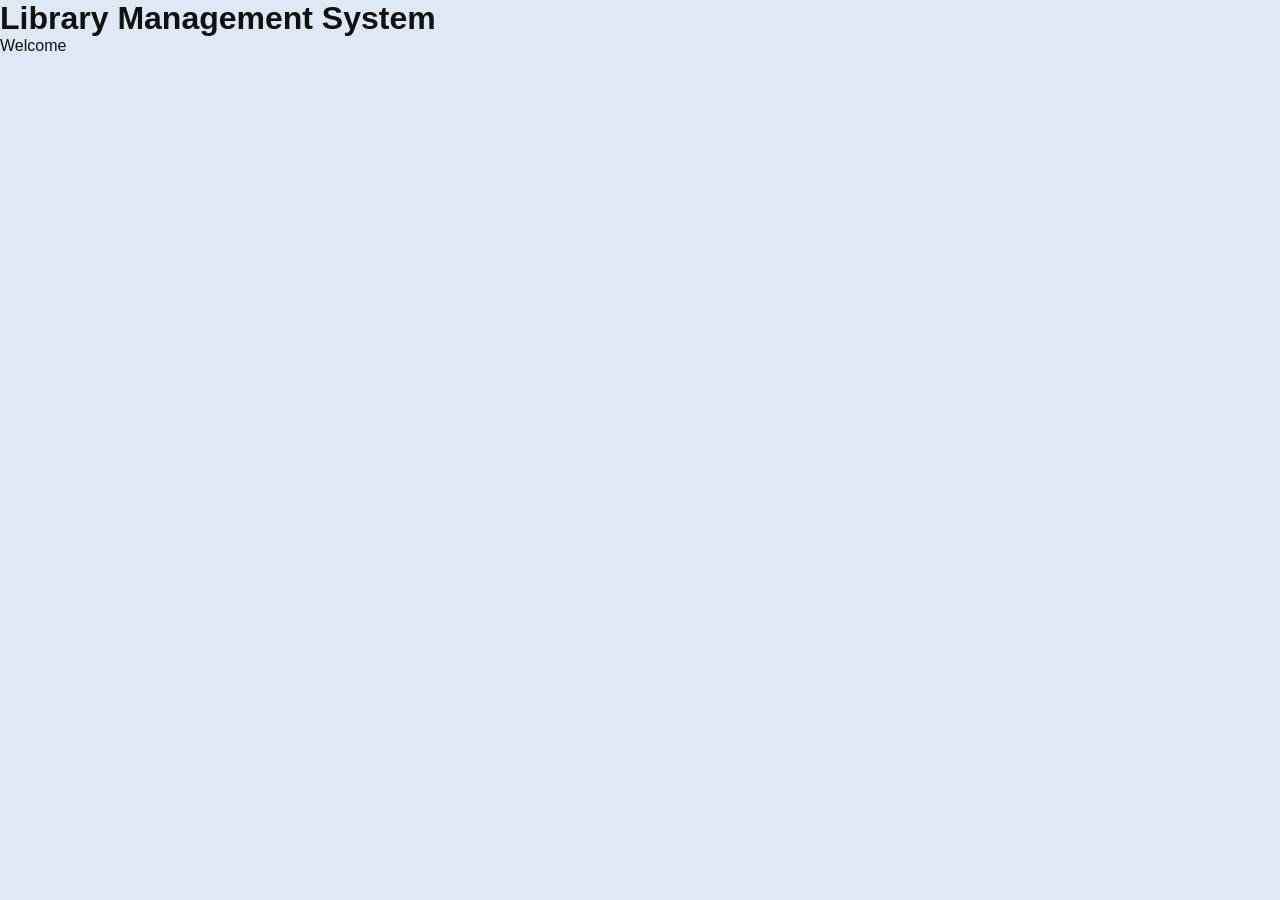
==== index.html @ d35c4be6 "Update index.html updated index.html file" ====
<!DOCTYPE html>
<html lang="en">
<head>
  <meta charset="UTF-8">
  <meta name="viewport" content="width=device-width, initial-scale=1.0">
  <title>LMS</title>
  <link rel="stylesheet" href="css/style.css">
</head>
<body>
  <h1>Library Management System</h1>
  <p>Welcome</p>
</body>
</html>
---- css/style.css ----
* {
  margin: 0;
  padding: 0;
  box-sizing: border-box;
}

body {
  font-family: 'Inter', sans-serif;
  background: #f8fafc;
  color: #0f172a;
}

a {
  text-decoration: none;
}

.dashboard-layout {
  display: flex;
  min-height: 100vh;
}

.sidebar {
  width: 275px;
  background: #ffffff;
  border-right: 1px solid #dbe2ea;
  display: flex;
  flex-direction: column;
  justify-content: space-between;
  padding: 28px 18px;
}

.logo-box {
  display: flex;
  align-items: center;
  gap: 12px;
  margin-bottom: 28px;
}

.logo-icon {
  width: 44px;
  height: 44px;
  border-radius: 14px;
  background: #2563eb;
  color: white;
  display: flex;
  align-items: center;
  justify-content: center;
  font-size: 20px;
}

.logo-text {
  font-size: 20px;
  font-weight: 800;
  color: #0f172a;
}

.user-info {
  padding: 6px 8px 22px 8px;
  border-bottom: 1px solid #e2e8f0;
  margin-bottom: 18px;
}

.user-info h3 {
  font-size: 18px;
  font-weight: 700;
  margin-bottom: 8px;
}

.user-info p {
  font-size: 14px;
  color: #64748b;
}

.menu {
  display: flex;
  flex-direction: column;
  gap: 10px;
  padding-top: 4px;
}

.menu-item {
  display: flex;
  align-items: center;
  gap: 14px;
  padding: 15px 18px;
  border-radius: 18px;
  color: #64748b;
  font-size: 16px;
  font-weight: 500;
  transition: 0.25s;
}

.menu-item:hover {
  background: #eff6ff;
  color: #2563eb;
}

.menu-item.active {
  background: #2563eb;
  color: white;
  box-shadow: 0 10px 18px rgba(37, 99, 235, 0.22);
}

.menu-icon {
  width: 20px;
  text-align: center;
  font-size: 18px;
}

.main-area {
  flex: 1;
  background: #f8fafc;
  padding: 28px 34px;
}

.content-wrap {
  width: 100%;
}

.welcome-block {
  margin-bottom: 28px;
}

.welcome-block h1 {
  font-size: 56px;
  line-height: 1.1;
  font-weight: 800;
  color: #0f172a;
  margin-bottom: 12px;
}

.welcome-block p {
  font-size: 18px;
  color: #64748b;
}

.stats-grid {
  display: grid;
  grid-template-columns: repeat(4, 1fr);
  gap: 26px;
  margin-bottom: 32px;
}

.stat-card {
  background: #ffffff;
  border: 1px solid #dbe2ea;
  border-radius: 22px;
  padding: 28px;
  min-height: 190px;
  box-shadow: 0 2px 8px rgba(15, 23, 42, 0.04);
}

.stat-icon {
  width: 54px;
  height: 54px;
  border-radius: 18px;
  display: flex;
  align-items: center;
  justify-content: center;
  font-size: 24px;
  margin-bottom: 26px;
}

.stat-icon.blue {
  background: #e8efff;
  color: #2563eb;
}

.stat-icon.yellow {
  background: #fff2dd;
  color: #f59e0b;
}

.stat-icon.pink {
  background: #ffe7ea;
  color: #ef4444;
}

.stat-icon.green {
  background: #e5f7ef;
  color: #10b981;
}

.stat-number {
  font-size: 56px;
  line-height: 1;
  font-weight: 800;
  color: #0f172a;
  margin-bottom: 10px;
}

.stat-label {
  font-size: 15px;
  color: #64748b;
  font-weight: 500;
}

.borrow-panel {
  background: #ffffff;
  border: 1px solid #dbe2ea;
  border-radius: 24px;
  overflow: hidden;
  min-height: 420px;
  box-shadow: 0 2px 8px rgba(15, 23, 42, 0.04);
}

.panel-header {
  padding: 28px 30px;
  border-bottom: 1px solid #e2e8f0;
}

.panel-header h2 {
  font-size: 24px;
  font-weight: 800;
  color: #0f172a;
}

.empty-state {
  min-height: 320px;
  display: flex;
  flex-direction: column;
  justify-content: center;
  align-items: center;
  color: #64748b;
  text-align: center;
  padding: 40px 20px;
}

.empty-icon {
  font-size: 54px;
  opacity: 0.25;
  margin-bottom: 18px;
}

.empty-state p {
  font-size: 16px;
  margin-bottom: 22px;
}

.browse-btn {
  display: inline-block;
  background: #2563eb;
  color: white;
  padding: 14px 28px;
  border-radius: 16px;
  font-size: 16px;
  font-weight: 700;
}

.browse-btn:hover {
  background: #1d4ed8;
}

@media (max-width: 1200px) {
  .stats-grid {
    grid-template-columns: repeat(2, 1fr);
  }

  .welcome-block h1 {
    font-size: 42px;
  }
}

@media (max-width: 900px) {
  .dashboard-layout {
    flex-direction: column;
  }

  .sidebar {
    width: 100%;
  }

  .stats-grid {
    grid-template-columns: 1fr;
  }

  .main-area {
    padding: 20px;
  }

  .welcome-block h1 {
    font-size: 34px;
  }
}
* {
  margin: 0;
  padding: 0;
  box-sizing: border-box;
}

body {
  font-family: 'Inter', sans-serif;
  background: #eef3f8;
  color: #111827;
}

a {
  text-decoration: none;
}

.dashboard-layout {
  display: flex;
  min-height: 100vh;
}

/* Sidebar */
.sidebar {
  width: 240px;
  background: #ffffff;
  border-right: 1px solid #dbe3ec;
  padding: 28px 20px;
  display: flex;
  flex-direction: column;
  justify-content: space-between;
}

.logo-box {
  display: flex;
  align-items: center;
  gap: 14px;
  margin-bottom: 50px;
}

.logo-icon {
  font-size: 34px;
}

.logo-text {
  font-size: 26px;
  font-weight: 800;
  color: #0f172a;
}

.menu {
  display: flex;
  flex-direction: column;
  gap: 14px;
}

.menu-item {
  display: flex;
  align-items: center;
  gap: 14px;
  color: #111827;
  font-size: 16px;
  font-weight: 500;
  padding: 14px 16px;
  border-radius: 14px;
  transition: 0.3s;
}

.menu-item:hover {
  background: #edf4ff;
}

.menu-item.active {
  background: linear-gradient(90deg, #3b82f6, #3563e9);
  color: white;
  box-shadow: 0 8px 18px rgba(53, 99, 233, 0.25);
}

.menu-icon {
  font-size: 20px;
  width: 20px;
  text-align: center;
}

.logout-wrap {
  margin-top: 40px;
}

.logout-btn {
  width: 100%;
  border: none;
  background: #ff5757;
  color: white;
  font-size: 15px;
  font-weight: 600;
  padding: 14px;
  border-radius: 12px;
  cursor: pointer;
}

.logout-btn:hover {
  background: #f04444;
}

/* Main Area */
.main-area {
  flex: 1;
  padding: 34px 40px;
  background: #eef3f8;
}

.content-wrap {
  max-width: 1150px;
}

.search-top-bar {
  display: flex;
  justify-content: space-between;
  align-items: center;
  margin-bottom: 36px;
}

.search-top-bar h1 {
  font-size: 34px;
  font-weight: 800;
  color: #000000;
}

.top-user {
  display: flex;
  align-items: center;
  gap: 12px;
  font-size: 18px;
  font-weight: 700;
  color: #111827;
}

.top-user-icon {
  width: 42px;
  height: 42px;
  border: 2px solid #111827;
  border-radius: 50%;
  display: flex;
  align-items: center;
  justify-content: center;
}

/* Search Filter */
.search-filter-box {
  background: #f8fbff;
  border: 1px solid #dde5ee;
  border-radius: 14px;
  padding: 18px;
  display: flex;
  justify-content: space-between;
  align-items: center;
  gap: 20px;
  margin-bottom: 42px;
  box-shadow: 0 4px 14px rgba(15, 23, 42, 0.05);
}

.search-input-wrap {
  position: relative;
  width: 520px;
  max-width: 100%;
}

.search-input-wrap input {
  width: 100%;
  height: 52px;
  border: 1px solid #d6dde7;
  border-radius: 10px;
  padding: 0 44px 0 16px;
  font-size: 15px;
  outline: none;
  background: #ffffff;
}

.search-input-wrap input:focus {
  border-color: #3b82f6;
}

.search-icon {
  position: absolute;
  right: 14px;
  top: 50%;
  transform: translateY(-50%);
  color: #6b7280;
  font-size: 18px;
}
* {
  margin: 0;
  padding: 0;
  box-sizing: border-box;
}

body {
  font-family: 'Inter', sans-serif;
  background: #eef3f8;
  color: #111827;
}

a {
  text-decoration: none;
}

.dashboard-layout {
  display: flex;
  min-height: 100vh;
}

/* Sidebar */
.sidebar {
  width: 240px;
  background: #ffffff;
  border-right: 1px solid #dbe3ec;
  padding: 28px 20px;
  display: flex;
  flex-direction: column;
  justify-content: space-between;
}

.logo-box {
  display: flex;
  align-items: center;
  gap: 14px;
  margin-bottom: 50px;
}

.logo-icon {
  font-size: 34px;
}

.logo-text {
  font-size: 26px;
  font-weight: 800;
  color: #0f172a;
}

.menu {
  display: flex;
  flex-direction: column;
  gap: 14px;
}

.menu-item {
  display: flex;
  align-items: center;
  gap: 14px;
  color: #111827;
  font-size: 16px;
  font-weight: 500;
  padding: 14px 16px;
  border-radius: 14px;
  transition: 0.3s;
}

.menu-item:hover {
  background: #edf4ff;
}

.menu-item.active {
  background: linear-gradient(90deg, #3b82f6, #3563e9);
  color: white;
  box-shadow: 0 8px 18px rgba(53, 99, 233, 0.25);
}

.menu-icon {
  font-size: 20px;
  width: 20px;
  text-align: center;
}

.logout-wrap {
  margin-top: 40px;
}

.logout-btn {
  width: 100%;
  border: none;
  background: #ff5757;
  color: white;
  font-size: 15px;
  font-weight: 600;
  padding: 14px;
  border-radius: 12px;
  cursor: pointer;
}

.logout-btn:hover {
  background: #f04444;
}

/* Main Area */
.main-area {
  flex: 1;
  padding: 34px 40px;
  background: #eef3f8;
}

.content-wrap {
  max-width: 1150px;
}

.search-top-bar {
  display: flex;
  justify-content: space-between;
  align-items: center;
  margin-bottom: 36px;
}

.search-top-bar h1 {
  font-size: 34px;
  font-weight: 800;
  color: #000000;
}

.top-user {
  display: flex;
  align-items: center;
  gap: 12px;
  font-size: 18px;
  font-weight: 700;
  color: #111827;
}

.top-user-icon {
  width: 42px;
  height: 42px;
  border: 2px solid #111827;
  border-radius: 50%;
  display: flex;
  align-items: center;
  justify-content: center;
}

/* Search Filter */
.search-filter-box {
  background: #f8fbff;
  border: 1px solid #dde5ee;
  border-radius: 14px;
  padding: 18px;
  display: flex;
  justify-content: space-between;
  align-items: center;
  gap: 20px;
  margin-bottom: 42px;
  box-shadow: 0 4px 14px rgba(15, 23, 42, 0.05);
}

.search-input-wrap {
  position: relative;
  width: 520px;
  max-width: 100%;
}

.search-input-wrap input {
  width: 100%;
  height: 52px;
  border: 1px solid #d6dde7;
  border-radius: 10px;
  padding: 0 44px 0 16px;
  font-size: 15px;
  outline: none;
  background: #ffffff;
}

.search-input-wrap input:focus {
  border-color: #3b82f6;
}

.search-icon {
  position: absolute;
  right: 14px;
  top: 50%;
  transform: translateY(-50%);
  color: #6b7280;
  font-size: 18px;
}

.category-box {
  position: relative;
}

.category-btn {
  height: 46px;
  min-width: 175px;
  border: 1px solid #d6dde7;
  border-radius: 30px;
  background: white;
  padding: 0 18px;
  display: flex;
  align-items: center;
  gap: 10px;
  font-size: 15px;
  font-weight: 500;
  color: #4b5563;
  cursor: pointer;
}

.dropdown-menu {
  position: absolute;
  top: 56px;
  right: 0;
  width: 180px;
  background: white;
  border: 1px solid #d6dde7;
  border-radius: 12px;
  box-shadow: 0 10px 24px rgba(0, 0, 0, 0.08);
  display: none;
  overflow: hidden;
  z-index: 100;
}

.dropdown-menu div {
  padding: 12px 16px;
  cursor: pointer;
  font-size: 14px;
}

.dropdown-menu div:hover {
  background: #eff6ff;
}

/* Book Cards */
.books-grid {
  display: grid;
  grid-template-columns: repeat(4, 1fr);
  gap: 46px;
}

.book-card {
  width: 100%;
  max-width: 180px;
  background: white;
  border: 1px solid #dce4ed;
  border-radius: 12px;
  padding: 22px 18px 18px;
  text-align: center;
  box-shadow: 0 4px 14px rgba(15, 23, 42, 0.08);
  transition: transform 0.2s ease;
}

.book-card:hover {
  transform: translateY(-4px);
}

.book-card img {
  width: 60px;
  height: 88px;
  object-fit: cover;
  margin-bottom: 12px;
}

.book-card h3 {
  font-size: 16px;
  font-weight: 800;
  line-height: 1.35;
  color: #111827;
  margin-bottom: 8px;
}

.book-card p {
  font-size: 15px;
  font-weight: 700;
  color: #111827;
  margin-bottom: 18px;
}

.book-card button {
  border: none;
  background: #3563e9;
  color: white;
  padding: 10px 22px;
  border-radius: 10px;
  font-size: 15px;
  font-weight: 700;
  cursor: pointer;
}

.book-card button:hover {
  background: #2b52c8;
}

.no-results {
  grid-column: 1 / -1;
  background: white;
  border-radius: 14px;
  padding: 30px;
  text-align: center;
  color: #6b7280;
  font-size: 16px;
  border: 1px solid #dce4ed;
}

/* Responsive */
@media (max-width: 1200px) {
  .books-grid {
    grid-template-columns: repeat(3, 1fr);
    gap: 30px;
  }
}

@media (max-width: 992px) {
  .dashboard-layout {
    flex-direction: column;
  }

  .sidebar {
    width: 100%;
  }

  .search-filter-box {
    flex-direction: column;
    align-items: stretch;
  }

  .search-input-wrap {
    width: 100%;
  }

  .books-grid {
    grid-template-columns: repeat(2, 1fr);
  }
}

@media (max-width: 600px) {
  .main-area {
    padding: 20px;
  }

  .search-top-bar {
    flex-direction: column;
    align-items: flex-start;
    gap: 14px;
  }

  .books-grid {
    grid-template-columns: 1fr;
    justify-items: center;
  }
}
body {
  font-family: 'Inter', sans-serif;
  background: #eaf1f8;
}

/* Layout */
.dashboard-layout {
  display: flex;
  min-height: 100vh;
}

/* Sidebar */
.sidebar {
  width: 230px;
  background: white;
  padding: 25px 20px;
  display: flex;
  flex-direction: column;
  justify-content: space-between;
  border-right: 1px solid #ddd;
}

.logo-box {
  display: flex;
  align-items: center;
  gap: 10px;
  margin-bottom: 40px;
}

.logo-text {
  font-size: 22px;
  font-weight: 800;
}

.menu {
  display: flex;
  flex-direction: column;
  gap: 15px;
}

.menu-item {
  text-decoration: none;
  color: #333;
  padding: 12px 15px;
  border-radius: 10px;
  font-weight: 500;
}

.menu-item:hover {
  background: #f1f5f9;
}

.menu-item.active {
  background: linear-gradient(90deg, #3b82f6, #3563e9);
  color: white;
}

/* Logout */
.logout-btn {
  background: #ff4d4d;
  border: none;
  padding: 12px;
  color: white;
  border-radius: 10px;
  cursor: pointer;
}

/* Main */
.main-area {
  flex: 1;
  padding: 40px;
}

/* Top bar */
.top-bar {
  display: flex;
  justify-content: space-between;
  align-items: center;
  margin-bottom: 40px;
}

.top-bar h1 {
  font-size: 28px;
  font-weight: 800;
}

.user-info-top {
  display: flex;
  align-items: center;
  gap: 10px;
  font-weight: 600;
}

.user-icon {
  border: 2px solid black;
  border-radius: 50%;
  padding: 5px;
}

/* Empty card */
.empty-card {
  background: white;
  border-radius: 12px;
  padding: 60px;
  text-align: center;
  box-shadow: 0 5px 20px rgba(0,0,0,0.08);
}

.empty-icon {
  font-size: 50px;
  margin-bottom: 15px;
}

.empty-card h2 {
  font-size: 22px;
  margin-bottom: 10px;
}

.empty-card p {
  color: #666;
}
/* ===== Availability Table ===== */

.availability-table-card {
  background: #ffffff;
  border: 1px solid #e2e8f0;
  border-radius: 16px;
  overflow: hidden;
  box-shadow: 0 6px 20px rgba(15, 23, 42, 0.06);
}

/* Header */
.availability-table {
  width: 100%;
  border-collapse: collapse;
}

.availability-table thead {
  background: linear-gradient(90deg, #4F83F1, #3B6DEB); /* exact UI blue */
}

.availability-table th {
  color: white;
  padding: 18px;
  font-size: 14px;
  font-weight: 600;
  text-align: center;
}

/* Body */
.availability-table td {
  padding: 22px 18px;
  text-align: center;
  font-size: 14px;
  border-bottom: 1px solid #e5e7eb;
  color: #111827;
}

.availability-table tbody tr:last-child td {
  border-bottom: none;
}

/* Book cell (image + title) */
.book-cell {
  display: flex;
  align-items: center;
  gap: 12px;
  text-align: left;
}

.book-cell img {
  width: 44px;
  height: 64px;
  object-fit: cover;
  border-radius: 6px;
}

.book-cell span {
  font-weight: 600;
}

/* Category (blue) */
.category-text {
  color: #4F83F1;
  font-weight: 500;
}



.available-count {
  color: #22C55E;   
  font-weight: 700;
}

.out-count {
  color: #EF4444;  
  font-weight: 700;
}


.status-available {
  color: #22C55E;   
  font-weight: 600;
}

.status-out {
  color: #EF4444;  
  font-weight: 600;
}


.availability-table tbody tr:hover {
  background: #f8fafc;
}


@media (max-width: 1000px) {
  .availability-table-card {
    overflow-x: auto;
  }

  .availability-table {
    min-width: 850px;
  }
}

td.available-count {
  color: #22C55E !important;
  font-weight: 700 !important;
}

td.out-count {
  color: #EF4444 !important;
  font-weight: 700 !important;
}

td.status-available {
  color: #22C55E !important;
  font-weight: 600 !important;
}

td.status-out {
  color: #EF4444 !important;
  font-weight: 600 !important;
}
  



/* ===== Admin Dashboard ===== */

/* =========================
   ADD BOOK PAGE
========================= */

body {
  margin: 0;
  font-family: 'Inter', sans-serif;
  background: #eaf1f8;
}

.admin-layout {
  display: flex;
  min-height: 100vh;
}

.admin-sidebar {
  width: 220px;
  background: #ffffff;
  border-right: 1px solid #d9e1ea;
  padding: 24px 16px 22px;
  display: flex;
  flex-direction: column;
  justify-content: space-between;
}

.admin-logo-box {
  display: flex;
  align-items: center;
  gap: 12px;
  margin-bottom: 46px;
  padding-left: 8px;
}

.admin-logo-icon {
  font-size: 34px;
}

.admin-logo-text {
  font-size: 22px;
  font-weight: 800;
  color: #111827;
}

.admin-menu {
  display: flex;
  flex-direction: column;
  gap: 14px;
}

.admin-menu-item {
  display: flex;
  align-items: center;
  gap: 12px;
  padding: 14px 16px;
  border-radius: 12px;
  color: #111827;
  font-size: 16px;
  font-weight: 500;
  text-decoration: none;
  transition: 0.2s;
}

.admin-menu-item:hover {
  background: #edf4ff;
}

.admin-menu-item.active {
  background: linear-gradient(90deg, #4f83f1, #3b6deb);
  color: white;
  box-shadow: 0 8px 18px rgba(59, 109, 235, 0.25);
}

.admin-menu-icon {
  width: 18px;
  text-align: center;
  font-size: 18px;
}

.admin-logout-btn {
  width: 100%;
  border: none;
  background: #ff5252;
  color: #ffffff;
  border-radius: 12px;
  padding: 14px 0;
  font-size: 14px;
  font-weight: 600;
  cursor: pointer;
}

.admin-logout-btn:hover {
  background: #f04444;
}

.admin-main {
  flex: 1;
  background: #eaf1f8;
  padding: 28px;
}

.admin-addbook-page {
  width: 100%;
  max-width: 1030px;
}

.admin-page-top {
  display: flex;
  justify-content: space-between;
  align-items: flex-start;
  margin-bottom: 34px;
}

.admin-page-top h1 {
  font-size: 30px;
  font-weight: 800;
  color: #111827;
  margin: 0;
}

.admin-profile-box {
  display: flex;
  align-items: center;
  gap: 12px;
}

.admin-profile-icon {
  width: 44px;
  height: 44px;
  border: 2px solid #111827;
  border-radius: 50%;
  display: flex;
  align-items: center;
  justify-content: center;
  font-size: 20px;
}

.admin-profile-text h3 {
  margin: 0;
  font-size: 16px;
  font-weight: 800;
  color: #111827;
}

.admin-profile-text p {
  margin: 2px 0 0;
  font-size: 14px;
  color: #6b7280;
}

.addbook-card {
  background: #ffffff;
  border: 1px solid #b7c1cd;
  border-radius: 14px;
  box-shadow: 0 4px 14px rgba(15, 23, 42, 0.06);
  padding: 28px 30px 34px;
}

.addbook-card h2 {
  margin: 0 0 24px;
  font-size: 18px;
  font-weight: 800;
  color: #111827;
}

.addbook-form-group {
  margin-bottom: 22px;
}

.addbook-form-group label {
  display: block;
  margin-bottom: 8px;
  font-size: 14px;
  font-weight: 700;
  color: #222222;
}

.addbook-form-group input {
  width: 100%;
  height: 44px;
  border: 1px solid #d6dbe2;
  border-radius: 8px;
  padding: 0 14px;
  font-size: 14px;
  color: #111827;
  background: #ffffff;
  outline: none;
}

.addbook-form-group input::placeholder {
  color: #b5b5b5;
}

.addbook-form-group input:focus {
  border-color: #4f83f1;
}

.addbook-button-row {
  display: flex;
  justify-content: center;
  gap: 68px;
  margin-top: 36px;
}

.addbook-cancel-btn,
.addbook-save-btn {
  min-width: 96px;
  height: 34px;
  border-radius: 10px;
  font-size: 13px;
  font-weight: 700;
  cursor: pointer;
}

.addbook-cancel-btn {
  background: white;
  color: #2563eb;
  border: 2px solid #2563eb;
}

.addbook-cancel-btn:hover {
  background: #eff6ff;
}

.addbook-save-btn {
  background: #1f6feb;
  color: white;
  border: none;
}

.addbook-save-btn:hover {
  background: #195fd0;
}

@media (max-width: 900px) {
  .admin-layout {
    flex-direction: column;
  }

  .admin-sidebar {
    width: 100%;
  }

  .admin-page-top {
    flex-direction: column;
    gap: 18px;
  }

  .addbook-button-row {
    gap: 24px;
  }
}

/* =========================
   ADMIN DASHBOARD
========================= */

.admin-layout {
  display: flex;
  min-height: 100vh;
  font-family: 'Inter', sans-serif;
}

.admin-sidebar {
  width: 220px;
  background: #ffffff;
  border-right: 1px solid #d9e1ea;
  padding: 24px 16px 22px;
  display: flex;
  flex-direction: column;
  justify-content: space-between;
}

.admin-logo-box {
  display: flex;
  align-items: center;
  gap: 12px;
  margin-bottom: 46px;
  padding-left: 8px;
}

.admin-logo-icon {
  font-size: 34px;
  line-height: 1;
}

.admin-logo-text {
  font-size: 22px;
  font-weight: 800;
  color: #111827;
}

.admin-menu {
  display: flex;
  flex-direction: column;
  gap: 14px;
}

.admin-menu-item {
  display: flex;
  align-items: center;
  gap: 12px;
  padding: 14px 16px;
  border-radius: 12px;
  color: #111827;
  font-size: 16px;
  font-weight: 500;
  text-decoration: none;
  transition: 0.2s;
}

.admin-menu-item:hover {
  background: #edf4ff;
}

.admin-menu-item.active {
  background: linear-gradient(90deg, #4f83f1, #3b6deb);
  color: #ffffff;
  box-shadow: 0 8px 18px rgba(59, 109, 235, 0.25);
}

.admin-menu-icon {
  width: 18px;
  text-align: center;
  font-size: 18px;
}

.admin-logout-btn {
  width: 100%;
  border: none;
  background: #ff5252;
  color: #ffffff;
  border-radius: 12px;
  padding: 14px 0;
  font-size: 14px;
  font-weight: 600;
  cursor: pointer;
}

.admin-logout-btn:hover {
  background: #f04444;
}

.admin-main {
  flex: 1;
  background: #eaf1f8;
  padding: 24px 26px 30px;
}

.admin-title {
  font-size: 22px;
  font-weight: 800;
  color: #111827;
  margin: 0 0 4px;
}

.admin-sub {
  color: #9aa4b2;
  font-size: 12px;
  margin: 0 0 18px;
}

/* ===== TOP STATS ===== */

.stats-grid {
  display: grid;
  grid-template-columns: repeat(4, 1fr);
  gap: 14px;
  margin-bottom: 18px;
  max-width: 760px;
}

.stat-card {
  background: #ffffff;
  border: 1px solid #dfe6ee;
  border-radius: 8px;
  padding: 12px;
  box-shadow: 0 3px 10px rgba(15, 23, 42, 0.06);
}

.stat-icon {
  font-size: 22px;
  line-height: 1;
  margin-bottom: 10px;
}

.stat-card h2 {
  font-size: 16px;
  font-weight: 800;
  color: #111827;
  margin: 0 0 4px;
}

.stat-card p {
  font-size: 12px;
  color: #444444;
  margin: 0;
}

/* ===== ACTION CARDS ===== */

.admin-action-grid {
  display: grid;
  grid-template-columns: 1fr 1fr 1fr;
  gap: 14px;
  margin-bottom: 18px;
  max-width: 760px;
}

.admin-action-card {
  display: flex;
  align-items: center;
  gap: 12px;
  border-radius: 10px;
  padding: 14px 16px;
  color: #111827;
  box-shadow: 0 3px 10px rgba(15, 23, 42, 0.06);
}

.admin-action-card h3 {
  font-size: 14px;
  font-weight: 700;
  margin: 0 0 3px;
}

.admin-action-card p {
  font-size: 11px;
  margin: 0;
  color: #2f2f2f;
}

.admin-action-icon {
  font-size: 20px;
  font-weight: 700;
  line-height: 1;
}

.blue-card {
  background: linear-gradient(90deg, #7ea7ff, #6c93f5);
}

.green-card {
  background: linear-gradient(90deg, #63e3c2, #56d3b3);
}

.yellow-card {
  background: linear-gradient(90deg, #f7c955, #f2be3d);
}

/* ===== BOTTOM PANELS ===== */

.admin-bottom-grid {
  display: grid;
  grid-template-columns: 1.1fr 0.9fr;
  gap: 22px;
  max-width: 980px;
}

.admin-panel {
  background: #ffffff;
  border: 1px solid #dfe6ee;
  border-radius: 10px;
  padding: 16px;
  box-shadow: 0 3px 10px rgba(15, 23, 42, 0.06);
}

.admin-panel h2 {
  font-size: 16px;
  font-weight: 800;
  margin: 0 0 16px;
  color: #111827;
}

/* ===== BOOK STATISTICS ===== */

.stat-row {
  margin-bottom: 13px;
}

.stat-top {
  display: flex;
  justify-content: space-between;
  font-size: 11px;
  color: #111827;
  margin-bottom: 5px;
}

.progress-track {
  width: 100%;
  height: 5px;
  background: #e8edf5;
  border-radius: 999px;
  overflow: hidden;
}

.progress-fill {
  height: 100%;
  background: #4b77ef;
  border-radius: 999px;
}

.fill-20 {
  width: 20%;
}

.fill-33 {
  width: 33%;
}

.fill-60 {
  width: 60%;
}

.fill-17 {
  width: 17%;
}

.fill-25 {
  width: 25%;
}

.fill-84 {
  width: 84%;
}

/* ===== GENRE BOX ===== */

.genre-row {
  display: flex;
  justify-content: space-between;
  align-items: center;
  background: #f4f7fb;
  border-radius: 8px;
  padding: 10px 12px;
  margin-bottom: 10px;
  font-size: 11px;
  color: #111827;
}

.genre-left {
  display: flex;
  align-items: center;
  gap: 8px;
}

.genre-dot {
  width: 10px;
  height: 10px;
  border-radius: 50%;
  display: inline-block;
}

.dot-blue {
  background: #4b77ef;
}

.dot-green {
  background: #38c172;
}

.dot-pink {
  background: #d946ef;
}

.dot-yellow {
  background: #facc15;
}

.dot-gray {
  background: #b8c0cc;
}

/* ===== RESPONSIVE ===== */

@media (max-width: 1000px) {
  .stats-grid {
  display: grid;
  grid-template-columns: repeat(4, 1fr);
  gap: 20px;
  margin-bottom: 25px;
}

.admin-action-grid {
  display: grid;
  grid-template-columns: repeat(3, 1fr);
  gap: 20px;
  margin-bottom: 30px;
}

.admin-bottom-grid {
  display: grid;
  grid-template-columns: 1fr 1fr;
  gap: 20px;
}

@media (max-width: 768px) {
  .admin-layout {
    flex-direction: column;
  }

  .admin-sidebar {
    width: 100%;
  }

  .stats-grid {
    grid-template-columns: 1fr;
    max-width: 100%;
  }
}
.admin-main {
  flex: 1;
  width: 100%;
  background: #eaf1f8;
  padding: 24px 26px 30px;
}
}
* {
  margin: 0;
  padding: 0;
  box-sizing: border-box;
}

body {
  font-family: 'Poppins', sans-serif;
  background: #dfe9f6;
  color: #111;
}

.admin-layout {
  display: flex;
  min-height: 100vh;
}

/* Sidebar */
.sidebar {
  width: 220px;
  background: #f4f4f4;
  padding: 28px 20px;
  display: flex;
  flex-direction: column;
  justify-content: space-between;
  border-right: 1px solid #d9d9d9;
}

.logo-box {
  display: flex;
  align-items: center;
  gap: 14px;
  margin-top: 20px;
  margin-bottom: 28px;
  padding-left: 8px;
}

.logo-icon {
  font-size: 42px;
  color: #233c86;
}

.logo-text {
  font-size: 22px;
  font-weight: 700;
  color: #111;
}

.sidebar-line {
  width: 72px;
  height: 3px;
  background: #3f7df3;
  margin-left: 20px;
  margin-bottom: 34px;
  border-radius: 10px;
}

.menu {
  display: flex;
  flex-direction: column;
  gap: 14px;
}

.menu-item {
  display: flex;
  align-items: center;
  gap: 14px;
  text-decoration: none;
  color: #111;
  font-size: 18px;
  font-weight: 500;
  padding: 14px 16px;
  border-radius: 12px;
  transition: 0.3s ease;
}

.menu-item i {
  font-size: 20px;
  width: 22px;
}

.menu-item:hover {
  background: #e8eefc;
}

.menu-item.active {
  background: linear-gradient(90deg, #5d8df7, #3f6fe8);
  color: white;
  box-shadow: 0 6px 14px rgba(63, 111, 232, 0.35);
}

.logout-btn {
  border: none;
  background: linear-gradient(90deg, #ff5b5b, #ff4a4a);
  color: white;
  padding: 14px;
  border-radius: 12px;
  font-size: 15px;
  font-weight: 600;
  cursor: pointer;
  margin-top: 30px;
}

/* Main Content */
.main-content {
  flex: 1;
  padding: 34px 28px;
}

.topbar {
  display: flex;
  justify-content: space-between;
  align-items: flex-start;
  margin-bottom: 28px;
}

.topbar h1 {
  font-size: 30px;
  font-weight: 800;
  font-family: Georgia, 'Times New Roman', serif;
  color: #111;
}

.admin-profile {
  display: flex;
  align-items: center;
  gap: 12px;
  margin-right: 8px;
}

.profile-icon i {
  font-size: 40px;
  color: #111;
}

.profile-text h3 {
  font-size: 16px;
  font-weight: 700;
  line-height: 1.2;
}

.profile-text p {
  font-size: 14px;
  color: #7b7b7b;
}

/* Table Card */
.table-card {
  background: #f6f6f6;
  border-radius: 12px;
  overflow: hidden;
  box-shadow: 0 3px 10px rgba(0, 0, 0, 0.12);
  border: 1px solid #d9d9d9;
}

table {
  width: 100%;
  border-collapse: collapse;
}

thead {
  background: linear-gradient(90deg, #5a88f2, #4b79e6);
}

thead th {
  color: white;
  padding: 18px 16px;
  text-align: center;
  font-size: 14px;
  font-weight: 700;
}

tbody tr {
  border-bottom: 1px solid #dcdcdc;
}

tbody td {
  padding: 20px 14px;
  text-align: center;
  vertical-align: middle;
  font-size: 15px;
  font-weight: 500;
}

.book-cell {
  display: flex;
  align-items: center;
  justify-content: center;
}

.book-image {
  width: 44px;
  height: 66px;
  object-fit: cover;
  border-radius: 8px;
}

.title-cell {
  text-align: left;
  font-size: 15px;
  font-weight: 700;
  color: #111;
}

.author-cell {
  text-align: left;
  line-height: 1.5;
}

.category-cell {
  color: #5f97ff;
  font-weight: 500;
}

.available-green {
  color: #17a51b;
  font-weight: 600;
}

.available-red {
  color: #ff2e2e;
  font-weight: 600;
}

.actions {
  display: flex;
  align-items: center;
  justify-content: center;
  gap: 16px;
}

.edit-btn,
.delete-btn {
  border: none;
  background: transparent;
  font-size: 22px;
  cursor: pointer;
}

.edit-btn {
  color: #3f7df3;
}

.delete-btn {
  color: #ff3a30;
}

/* Responsive */
@media (max-width: 992px) {
  .admin-layout {
    flex-direction: column;
  }

  .sidebar {
    width: 100%;
    border-right: none;
    border-bottom: 1px solid #ddd;
  }

  .main-content {
    padding: 20px;
  }

  .table-card {
    overflow-x: auto;
  }

  table {
    min-width: 850px;
  }
}
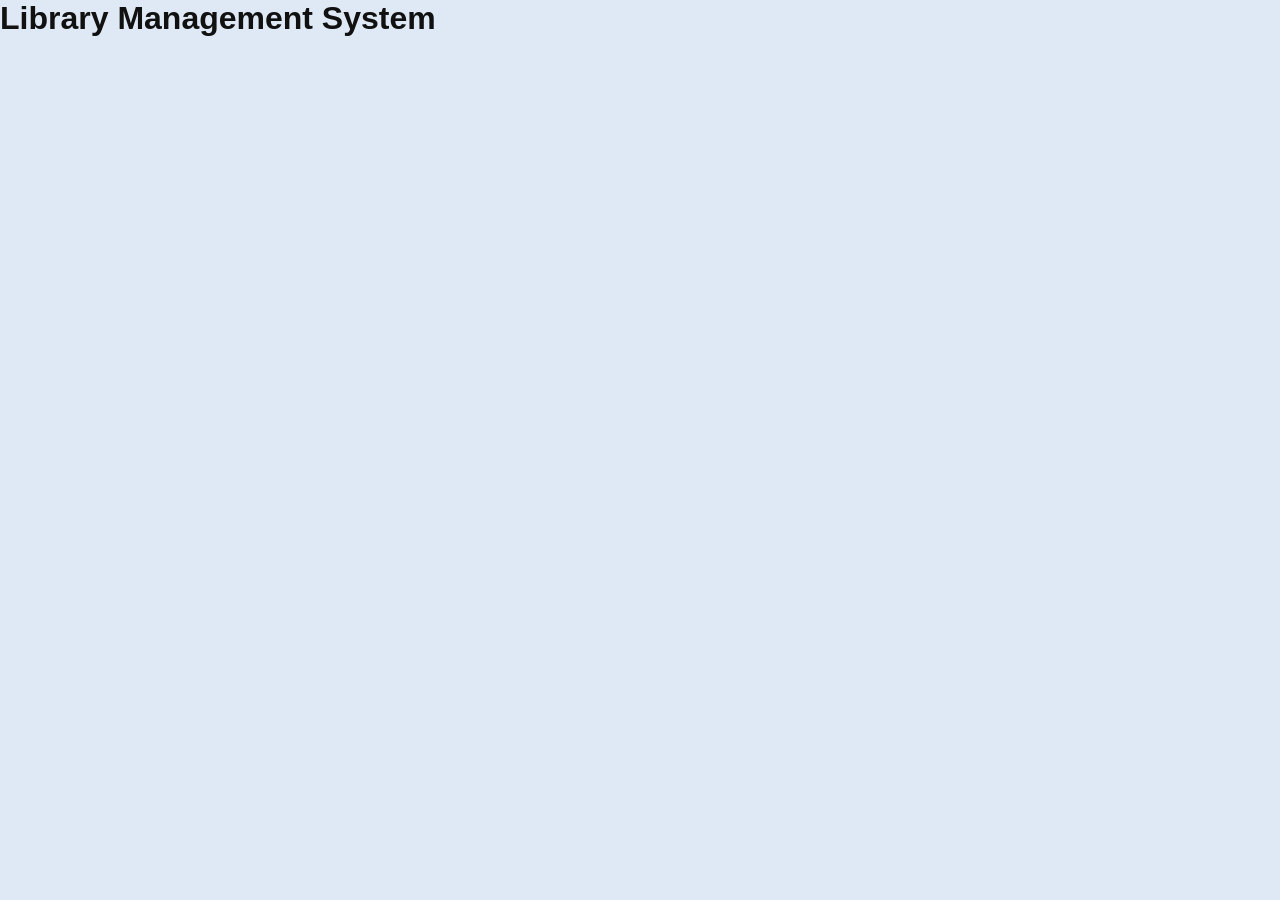
==== commit 9faf9563: "Update index.html" ====
--- a/index.html
+++ b/index.html
@@ -4,10 +4,13 @@
   <meta charset="UTF-8">
   <meta name="viewport" content="width=device-width, initial-scale=1.0">
   <title>LMS</title>
+
   <link rel="stylesheet" href="css/style.css">
 </head>
 <body>
+
   <h1>Library Management System</h1>
-  <p>Welcome</p>
+
+  <script src="js/script.js"></script>
 </body>
 </html>
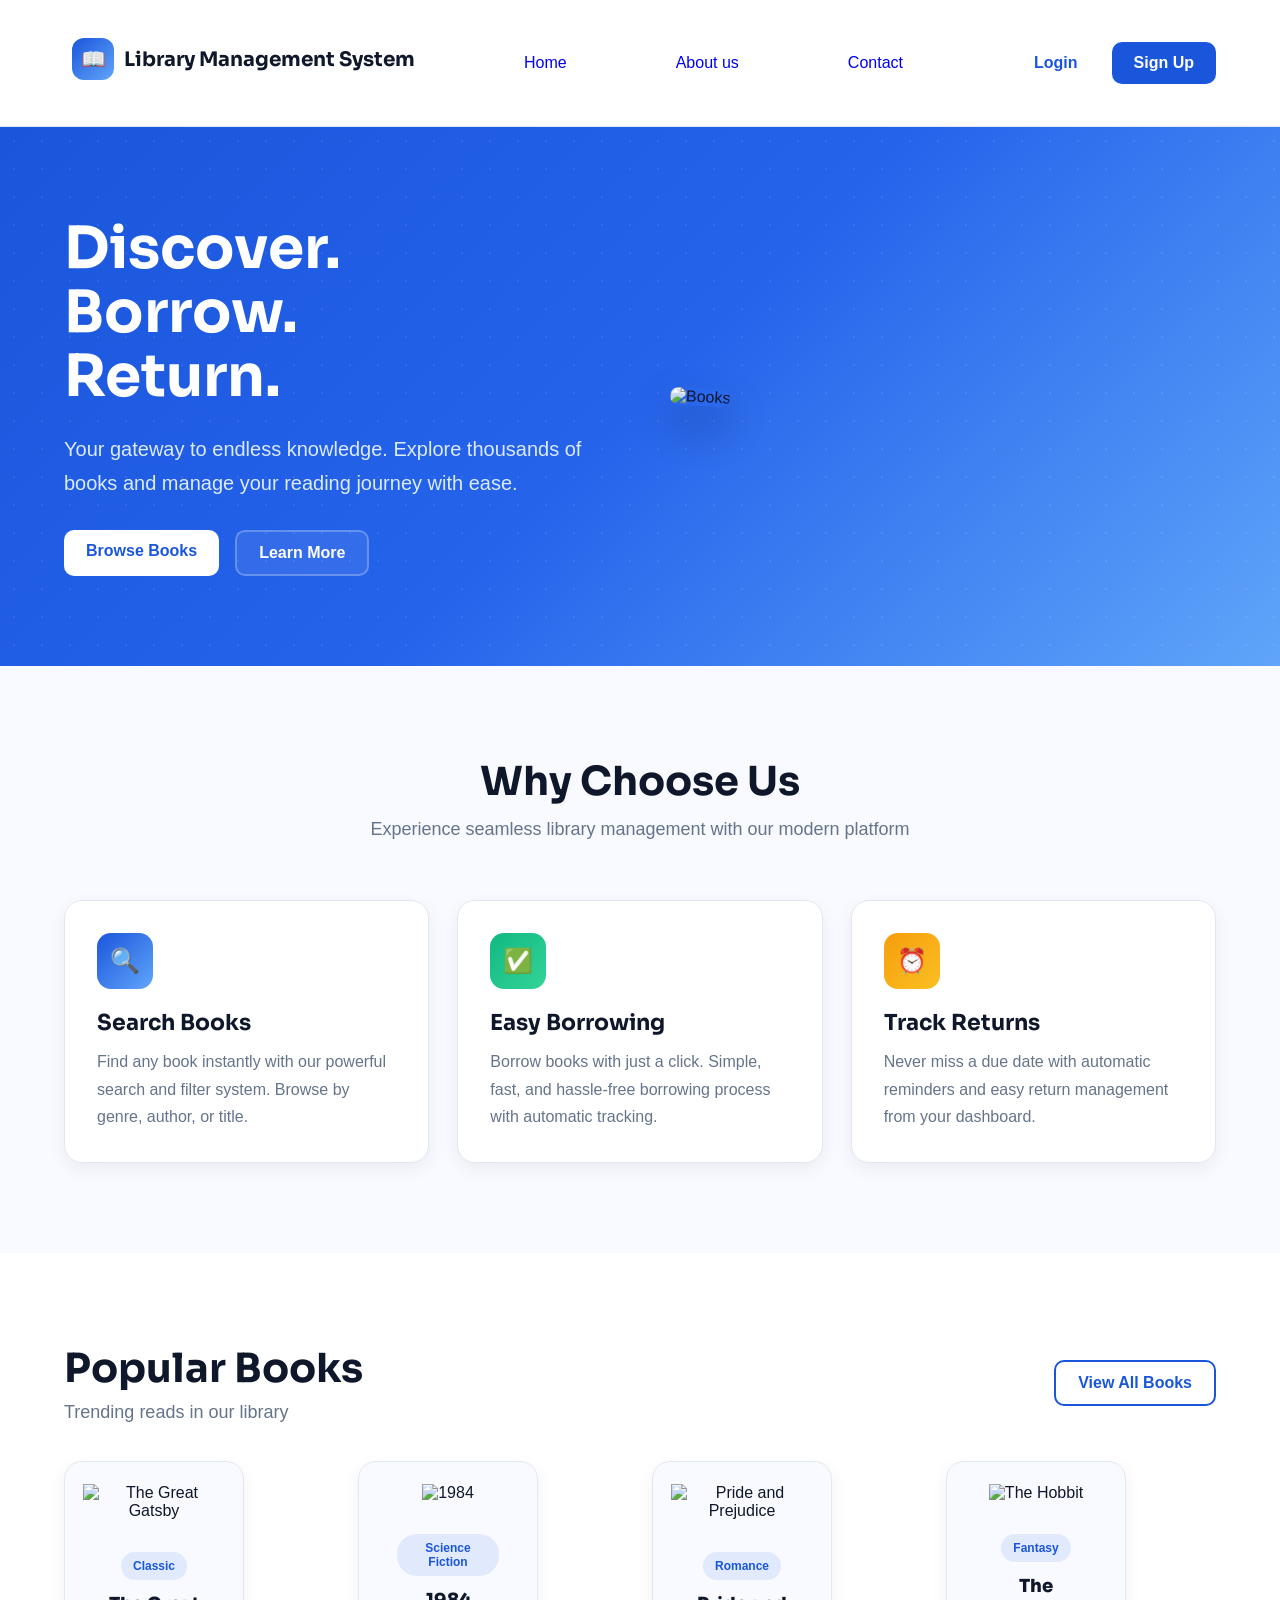
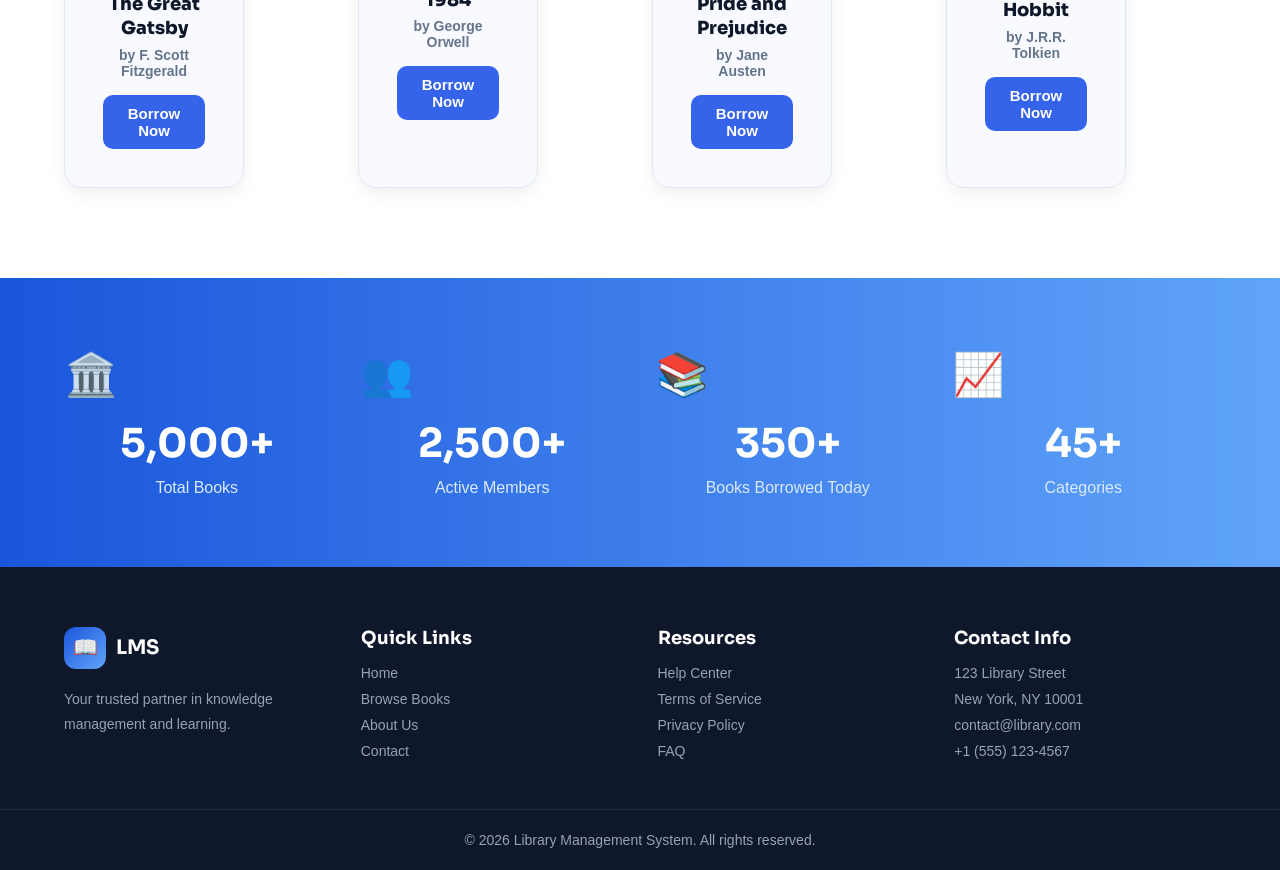
==== commit 98bb53a2: "navigation do some navigation of pages.admin functionality has done so far" ====
--- a/index.html
+++ b/index.html
@@ -1,16 +1,199 @@
 <!DOCTYPE html>
 <html lang="en">
 <head>
-  <meta charset="UTF-8">
-  <meta name="viewport" content="width=device-width, initial-scale=1.0">
-  <title>LMS</title>
+  <meta charset="UTF-8" />
+  <meta name="viewport" content="width=device-width, initial-scale=1.0" />
+  <title>Library Management System</title>
 
-  <link rel="stylesheet" href="css/style.css">
+  <link rel="stylesheet" href="css/style.css" />
+
+  <link rel="preconnect" href="https://fonts.googleapis.com">
+  <link rel="preconnect" href="https://fonts.gstatic.com" crossorigin>
+  <link href="https://fonts.googleapis.com/css2?family=Sora:wght@400;500;600;700;800&display=swap" rel="stylesheet">
 </head>
 <body>
 
-  <h1>Library Management System</h1>
+  <!-- Navbar -->
+  <nav class="navbar">
+    <div class="container nav-container">
+      <div class="logo-box">
+        <div class="logo-icon-text">📖</div>
+        <span class="logo-text">Library Management System</span>
+      </div>
 
-  <script src="js/script.js"></script>
+      <a href="index.html">Home</a>
+        <a href="aboutus.html">About us</a>
+        <a href="contact.html">Contact</a>
+       
+      <div class="nav-buttons">
+        <a href="login.html" class="btn btn-login">Login</a>
+        <a href="signup.html" class="btn btn-signup">Sign Up</a>
+      </div>
+    </div>
+  </nav>
+
+  <!-- Hero -->
+  <section class="hero" id="home">
+    <div class="hero-overlay"></div>
+
+    <div class="container hero-content">
+      <div class="hero-text">
+        <h1>Discover.<br>Borrow.<br>Return.</h1>
+        <p>
+          Your gateway to endless knowledge. Explore thousands of books
+          and manage your reading journey with ease.
+        </p>
+
+        <div class="hero-buttons">
+          <a href="#books" class="btn hero-btn-white">Browse Books</a>
+          <a href="#features" class="btn hero-btn-outline">Learn More</a>
+        </div>
+      </div>
+
+      <div class="hero-image-box">
+        <img
+          src="https://images.unsplash.com/photo-1507842217343-583bb7270b66?w=600&h=600&fit=crop"
+          alt="Books"
+          class="hero-image"
+        />
+        <div class="hero-image-bg"></div>
+      </div>
+    </div>
+  </section>
+
+  <!-- Features -->
+  <section class="features" id="features">
+    <div class="container">
+      <div class="section-header">
+        <h2>Why Choose Us</h2>
+        <p>Experience seamless library management with our modern platform</p>
+      </div>
+
+      <div class="feature-grid">
+        <div class="feature-card">
+          <div class="feature-icon blue">🔍</div>
+          <h3>Search Books</h3>
+          <p>
+            Find any book instantly with our powerful search and filter system.
+            Browse by genre, author, or title.
+          </p>
+        </div>
+
+        <div class="feature-card">
+          <div class="feature-icon green">✅</div>
+          <h3>Easy Borrowing</h3>
+          <p>
+            Borrow books with just a click. Simple, fast, and hassle-free
+            borrowing process with automatic tracking.
+          </p>
+        </div>
+
+        <div class="feature-card">
+          <div class="feature-icon yellow">⏰</div>
+          <h3>Track Returns</h3>
+          <p>
+            Never miss a due date with automatic reminders and easy return
+            management from your dashboard.
+          </p>
+        </div>
+      </div>
+    </div>
+  </section>
+
+  <!-- Popular Books -->
+  <section class="popular-books" id="books">
+    <div class="container">
+      <div class="books-header">
+        <div>
+          <h2>Popular Books</h2>
+          <p>Trending reads in our library</p>
+        </div>
+
+        <a href="login.html" class="btn view-all-btn">View All Books</a>
+      </div>
+
+      <div class="book-grid" id="bookGrid"></div>
+    </div>
+  </section>
+
+  <!-- Stats -->
+  <section class="stats-section">
+    <div class="container stats-grid">
+      <div class="stat-box">
+        <div class="stat-icon">🏛️</div>
+        <h3>5,000+</h3>
+        <p>Total Books</p>
+      </div>
+
+      <div class="stat-box">
+        <div class="stat-icon">👥</div>
+        <h3>2,500+</h3>
+        <p>Active Members</p>
+      </div>
+
+      <div class="stat-box">
+        <div class="stat-icon">📚</div>
+        <h3>350+</h3>
+        <p>Books Borrowed Today</p>
+      </div>
+
+      <div class="stat-box">
+        <div class="stat-icon">📈</div>
+        <h3>45+</h3>
+        <p>Categories</p>
+      </div>
+    </div>
+  </section>
+
+  <!-- Footer -->
+  <footer class="footer" id="contact">
+    <div class="container footer-grid">
+      <div>
+        <div class="footer-logo">
+          <div class="logo-icon-text">📖</div>
+          <span>LMS</span>
+        </div>
+        <p class="footer-text">
+          Your trusted partner in knowledge management and learning.
+        </p>
+      </div>
+
+      <div>
+        <h4>Quick Links</h4>
+        <ul class="footer-links">
+          <li><a href="#home">Home</a></li>
+          <li><a href="#books">Browse Books</a></li>
+          <li><a href="#features">About Us</a></li>
+          <li><a href="#contact">Contact</a></li>
+        </ul>
+      </div>
+
+      <div>
+        <h4>Resources</h4>
+        <ul class="footer-links">
+          <li><a href="#">Help Center</a></li>
+          <li><a href="#">Terms of Service</a></li>
+          <li><a href="#">Privacy Policy</a></li>
+          <li><a href="#">FAQ</a></li>
+        </ul>
+      </div>
+
+      <div>
+        <h4>Contact Info</h4>
+        <ul class="footer-links">
+          <li>123 Library Street</li>
+          <li>New York, NY 10001</li>
+          <li>contact@library.com</li>
+          <li>+1 (555) 123-4567</li>
+        </ul>
+      </div>
+    </div>
+
+    <div class="footer-bottom">
+      <p>&copy; 2026 Library Management System. All rights reserved.</p>
+    </div>
+  </footer>
+
+  <script src="js/main.js"></script>
 </body>
 </html>
--- a/css/style.css
+++ b/css/style.css
@@ -1089,16 +1089,13 @@
   min-height: 100vh;
 }
 
-.admin-sidebar {
-  width: 220px;
-  background: #ffffff;
-  border-right: 1px solid #d9e1ea;
-  padding: 24px 16px 22px;
+..admin-sidebar {
   display: flex;
   flex-direction: column;
   justify-content: space-between;
-}
-
+  height: 100vh;
+  padding: 20px;
+}
 .admin-logo-box {
   display: flex;
   align-items: center;
@@ -1959,4 +1956,561 @@
   table {
     min-width: 850px;
   }
+}
+
+
+
+* {
+  margin: 0;
+  padding: 0;
+  box-sizing: border-box;
+}
+
+html {
+  scroll-behavior: smooth;
+}
+
+body {
+  font-family: Arial, sans-serif;
+  background: #f8faff;
+  color: #0f172a;
+}
+
+h1, h2, h3, h4, .logo-text {
+  font-family: "Sora", sans-serif;
+}
+
+a {
+  text-decoration: none;
+}
+
+ul {
+  list-style: none;
+}
+
+.container {
+  width: 90%;
+  max-width: 1200px;
+  margin: auto;
+}
+
+/* Navbar */
+.navbar {
+  background: #ffffff;
+  border-bottom: 1px solid #e2e8f0;
+  position: sticky;
+  top: 0;
+  z-index: 1000;
+}
+
+.nav-container {
+  padding: 18px 0;
+  display: flex;
+  align-items: center;
+  justify-content: space-between;
+  gap: 20px;
+}
+
+.logo-box {
+  display: flex;
+  align-items: center;
+  gap: 10px;
+}
+
+.logo-icon-text {
+  width: 42px;
+  height: 42px;
+  background: linear-gradient(135deg, #1a56db, #60a5fa);
+  border-radius: 12px;
+  display: flex;
+  align-items: center;
+  justify-content: center;
+  color: white;
+  font-size: 20px;
+}
+
+.logo-text {
+  font-size: 20px;
+  font-weight: 700;
+  color: #0f172a;
+}
+
+.nav-links {
+  display: flex;
+  gap: 28px;
+}
+
+.nav-links a {
+  color: #64748b;
+  font-weight: 500;
+  transition: 0.3s;
+}
+
+.nav-links a:hover {
+  color: #1a56db;
+}
+
+.nav-buttons {
+  display: flex;
+  align-items: center;
+  gap: 12px;
+}
+
+.btn {
+  display: inline-block;
+  padding: 12px 22px;
+  border-radius: 10px;
+  font-weight: 600;
+  transition: 0.3s;
+}
+
+.btn-login {
+  color: #1a56db;
+  background: transparent;
+}
+
+.btn-login:hover {
+  background: #eef4ff;
+}
+
+.btn-signup {
+  background: #1a56db;
+  color: white;
+}
+
+.btn-signup:hover {
+  background: #1544b8;
+}
+
+/* Hero */
+.hero {
+  position: relative;
+  background: linear-gradient(135deg, #1a56db, #2563eb, #60a5fa);
+  overflow: hidden;
+  padding: 90px 0;
+}
+
+.hero-overlay {
+  position: absolute;
+  inset: 0;
+  opacity: 0.08;
+  background-image: radial-gradient(white 1px, transparent 1px);
+  background-size: 28px 28px;
+}
+
+.hero-content {
+  position: relative;
+  display: grid;
+  grid-template-columns: 1fr 1fr;
+  gap: 60px;
+  align-items: center;
+}
+
+.hero-text h1 {
+  font-size: 58px;
+  line-height: 1.1;
+  color: white;
+  margin-bottom: 24px;
+}
+
+.hero-text p {
+  font-size: 20px;
+  line-height: 1.7;
+  color: #dbeafe;
+  max-width: 550px;
+  margin-bottom: 30px;
+}
+
+.hero-buttons {
+  display: flex;
+  gap: 16px;
+  flex-wrap: wrap;
+}
+
+.hero-btn-white {
+  background: white;
+  color: #1a56db;
+}
+
+.hero-btn-white:hover {
+  background: #f1f5f9;
+}
+
+.hero-btn-outline {
+  background: rgba(255, 255, 255, 0.08);
+  color: white;
+  border: 2px solid rgba(255, 255, 255, 0.25);
+}
+
+.hero-btn-outline:hover {
+  background: rgba(255, 255, 255, 0.16);
+}
+
+.hero-image-box {
+  position: relative;
+}
+
+.hero-image {
+  width: 100%;
+  border-radius: 24px;
+  box-shadow: 0 20px 40px rgba(0, 0, 0, 0.25);
+  transform: rotate(3deg);
+  transition: 0.3s;
+}
+
+.hero-image:hover {
+  transform: rotate(0deg);
+}
+
+.hero-image-bg {
+  position: absolute;
+  width: 250px;
+  height: 250px;
+  background: rgba(255, 255, 255, 0.1);
+  border-radius: 24px;
+  bottom: -24px;
+  left: -24px;
+  z-index: -1;
+}
+
+/* Sections */
+.features,
+.popular-books {
+  padding: 90px 0;
+}
+
+.popular-books {
+  background: white;
+}
+
+.section-header {
+  text-align: center;
+  margin-bottom: 60px;
+}
+
+.section-header h2 {
+  font-size: 40px;
+  margin-bottom: 12px;
+  color: #0f172a;
+}
+
+.section-header p {
+  font-size: 18px;
+  color: #64748b;
+}
+
+/* Features */
+.feature-grid {
+  display: grid;
+  grid-template-columns: repeat(3, 1fr);
+  gap: 28px;
+}
+
+.feature-card {
+  background: white;
+  border: 1px solid #e2e8f0;
+  border-radius: 18px;
+  padding: 32px;
+  box-shadow: 0 6px 18px rgba(15, 23, 42, 0.06);
+  transition: 0.3s;
+}
+
+.feature-card:hover {
+  transform: translateY(-5px);
+  box-shadow: 0 16px 28px rgba(15, 23, 42, 0.12);
+}
+
+.feature-icon {
+  width: 56px;
+  height: 56px;
+  border-radius: 14px;
+  display: flex;
+  align-items: center;
+  justify-content: center;
+  margin-bottom: 20px;
+  font-size: 24px;
+  color: white;
+}
+
+.feature-icon.blue {
+  background: linear-gradient(135deg, #1a56db, #60a5fa);
+}
+
+.feature-icon.green {
+  background: linear-gradient(135deg, #10b981, #34d399);
+}
+
+.feature-icon.yellow {
+  background: linear-gradient(135deg, #f59e0b, #fbbf24);
+}
+
+.feature-card h3 {
+  font-size: 22px;
+  margin-bottom: 12px;
+  color: #0f172a;
+}
+
+.feature-card p {
+  color: #64748b;
+  line-height: 1.7;
+}
+
+/* Popular books */
+.books-header {
+  display: flex;
+  align-items: center;
+  justify-content: space-between;
+  margin-bottom: 38px;
+  gap: 20px;
+}
+
+.books-header h2 {
+  font-size: 40px;
+  margin-bottom: 8px;
+}
+
+.books-header p {
+  font-size: 18px;
+  color: #64748b;
+}
+
+.view-all-btn {
+  border: 2px solid #1a56db;
+  color: #1a56db;
+  background: transparent;
+}
+
+.view-all-btn:hover {
+  background: #1a56db;
+  color: white;
+}
+
+.book-grid {
+  display: grid;
+  grid-template-columns: repeat(4, 1fr);
+  gap: 24px;
+}
+
+.book-card {
+  background: #f8faff;
+  border: 1px solid #e2e8f0;
+  border-radius: 18px;
+  overflow: hidden;
+  box-shadow: 0 6px 18px rgba(15, 23, 42, 0.06);
+  transition: 0.3s;
+}
+
+.book-card:hover {
+  transform: translateY(-5px);
+  box-shadow: 0 16px 28px rgba(15, 23, 42, 0.12);
+}
+
+.book-card img {
+  width: 100%;
+  height: 260px;
+  object-fit: cover;
+}
+
+.book-content {
+  padding: 20px;
+}
+
+.genre-badge {
+  display: inline-block;
+  padding: 7px 12px;
+  border-radius: 20px;
+  background: rgba(26, 86, 219, 0.1);
+  color: #1a56db;
+  font-size: 12px;
+  font-weight: 700;
+  margin-bottom: 12px;
+}
+
+.book-content h3 {
+  font-size: 18px;
+  color: #0f172a;
+  margin-bottom: 6px;
+}
+
+.book-content p {
+  font-size: 14px;
+  color: #64748b;
+  margin-bottom: 16px;
+}
+
+.borrow-btn {
+  width: 100%;
+  border: none;
+  background: #1a56db;
+  color: white;
+  padding: 12px;
+  border-radius: 10px;
+  font-weight: 600;
+  cursor: pointer;
+  transition: 0.3s;
+}
+
+.borrow-btn:hover {
+  background: #1544b8;
+}
+
+/* Stats */
+.stats-section {
+  padding: 70px 0;
+  background: linear-gradient(to right, #1a56db, #60a5fa);
+}
+
+.stats-grid {
+  display: grid;
+  grid-template-columns: repeat(4, 1fr);
+  gap: 30px;
+  text-align: center;
+}
+
+.stat-box {
+  color: white;
+}
+
+.stat-icon {
+  font-size: 42px;
+  margin-bottom: 16px;
+}
+
+.stat-box h3 {
+  font-size: 40px;
+  margin-bottom: 10px;
+  font-family: "Sora", sans-serif;
+}
+
+.stat-box p {
+  color: #dbeafe;
+  font-size: 16px;
+}
+
+/* Footer */
+.footer {
+  background: #0f172a;
+  color: white;
+  padding-top: 60px;
+}
+
+.footer-grid {
+  display: grid;
+  grid-template-columns: repeat(4, 1fr);
+  gap: 35px;
+  padding-bottom: 40px;
+}
+
+.footer-logo {
+  display: flex;
+  align-items: center;
+  gap: 10px;
+  font-family: "Sora", sans-serif;
+  font-size: 20px;
+  font-weight: 700;
+  margin-bottom: 18px;
+}
+
+.footer-text {
+  color: #94a3b8;
+  font-size: 14px;
+  line-height: 1.8;
+}
+
+.footer h4 {
+  margin-bottom: 16px;
+  font-size: 18px;
+}
+
+.footer-links li {
+  margin-bottom: 10px;
+  color: #94a3b8;
+  font-size: 14px;
+}
+
+.footer-links a {
+  color: #94a3b8;
+  transition: 0.3s;
+}
+
+.footer-links a:hover {
+  color: white;
+}
+
+.footer-bottom {
+  border-top: 1px solid #1e293b;
+  text-align: center;
+  padding: 22px 0;
+  color: #94a3b8;
+  font-size: 14px;
+}
+
+/* Responsive */
+@media (max-width: 992px) {
+  .hero-content,
+  .feature-grid,
+  .book-grid,
+  .stats-grid,
+  .footer-grid {
+    grid-template-columns: repeat(2, 1fr);
+  }
+
+  .nav-links {
+    display: none;
+  }
+
+  .hero-text h1 {
+    font-size: 46px;
+  }
+}
+
+@media (max-width: 768px) {
+  .hero-content,
+  .feature-grid,
+  .book-grid,
+  .stats-grid,
+  .footer-grid {
+    grid-template-columns: 1fr;
+  }
+
+  .books-header {
+    flex-direction: column;
+    align-items: flex-start;
+  }
+
+  .hero-image-box {
+    display: none;
+  }
+
+  .nav-container {
+    flex-direction: column;
+    align-items: flex-start;
+  }
+
+  .nav-buttons {
+    width: 100%;
+  }
+
+  .hero-text h1 {
+    font-size: 38px;
+  }
+
+  .logo-text {
+    font-size: 18px;
+  }
+}
+.admin-logout-btn {
+  display: block;
+  text-align: center;
+  background: #ef4444;
+  color: white;
+  text-decoration: none;
+  padding: 12px 20px;
+  border-radius: 10px;
+  font-weight: 600;
+  margin-top: 20px;
+}
+
+.admin-logout-btn:hover {
+  background: #dc2626;
 }
